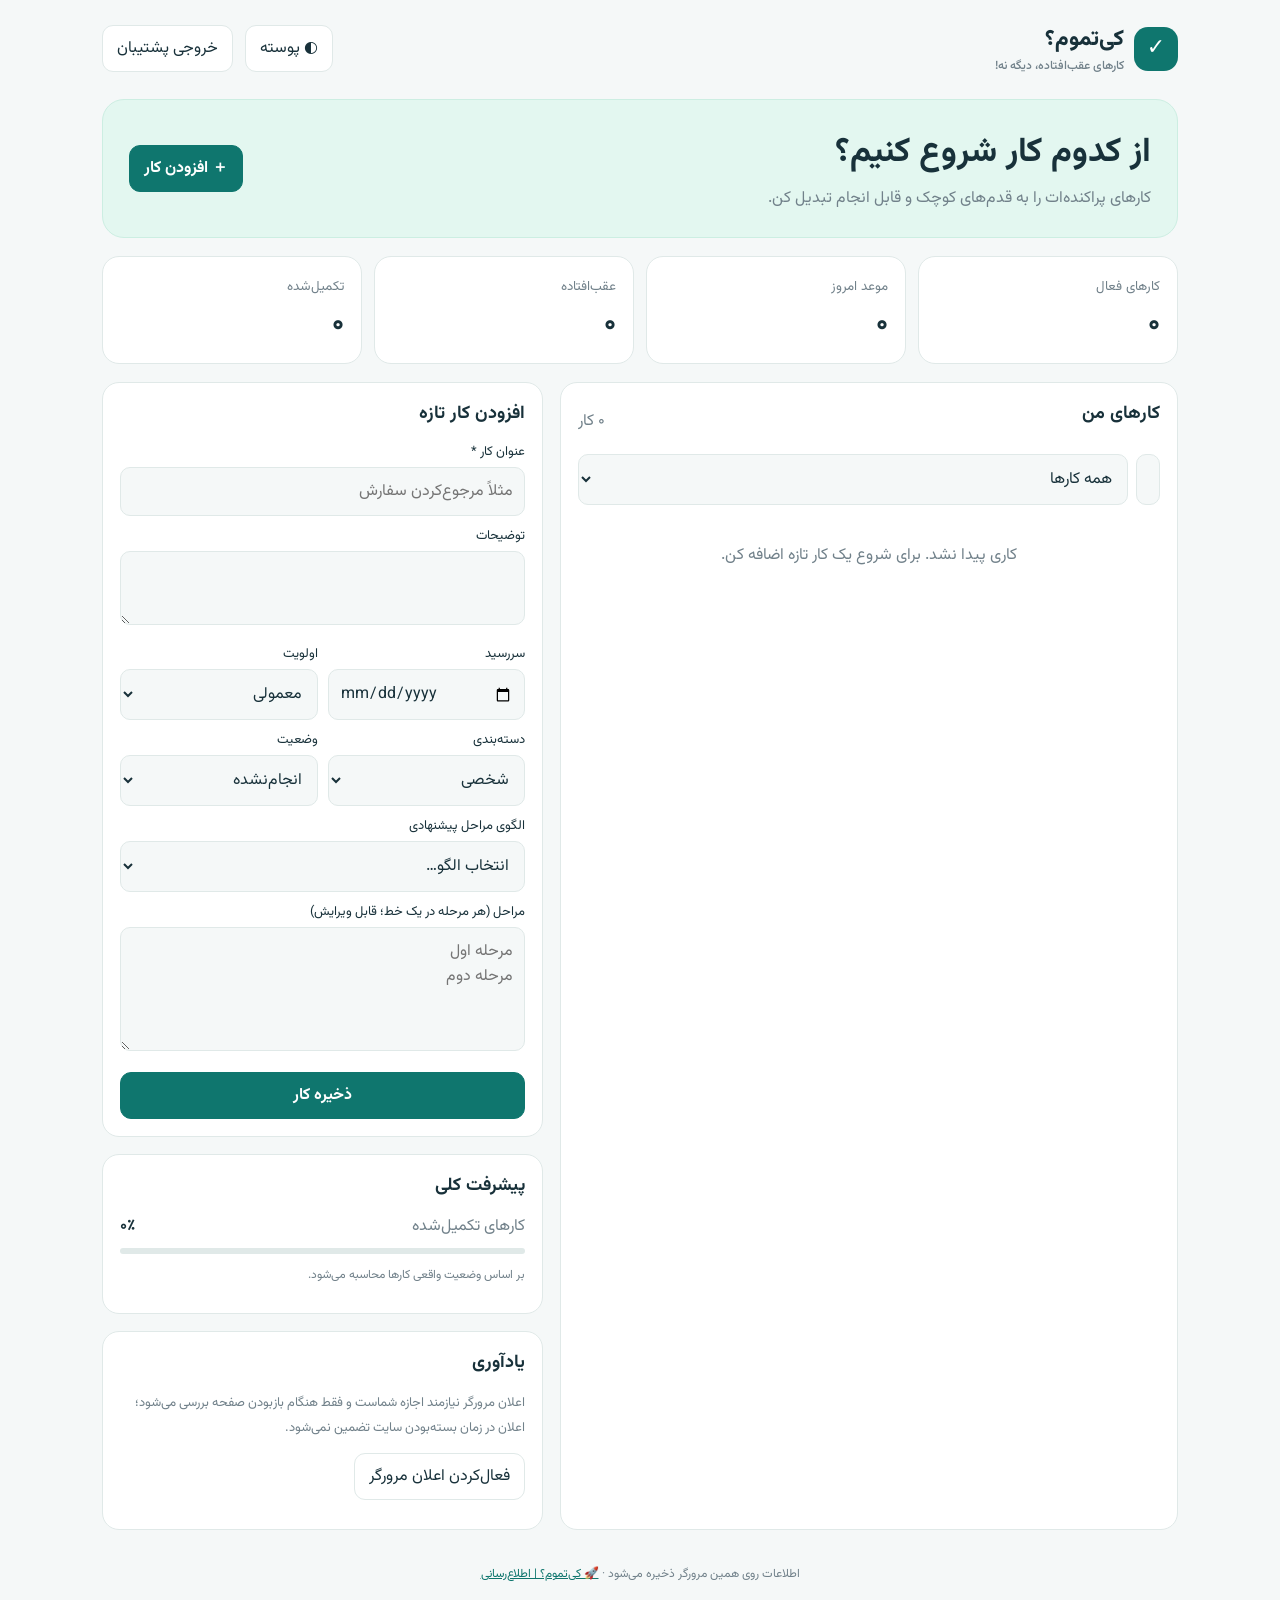
==== index.html @ 6928c4a8 "Add functional Persian Key Tamoom task manager" ====
<!doctype html><html lang="fa" dir="rtl"><head><meta charset="utf-8"><meta name="viewport" content="width=device-width,initial-scale=1"><meta name="theme-color" content="#0f766e"><meta name="description" content="کی‌تموم؟ کارهای عقب‌افتاده، دیگه نه!"><title>کی‌تموم؟ | مدیریت کارها</title><link rel="preconnect" href="https://fonts.googleapis.com"><link href="https://fonts.googleapis.com/css2?family=Vazirmatn:wght@400;500;600;700;800&display=swap" rel="stylesheet"><style>
:root{--bg:#f5f8f8;--card:#fff;--text:#18313a;--muted:#71818a;--line:#e0e9e8;--primary:#0f766e;--soft:#def6ee;--warn:#fff0d2;--bad:#fde8e7}*{box-sizing:border-box}body{margin:0;background:var(--bg);color:var(--text);font-family:Vazirmatn,system-ui,sans-serif}body.dark{--bg:#101a20;--card:#19272e;--text:#e8f1f3;--muted:#a3b3ba;--line:#304149;--soft:#173e39;--warn:#49391c;--bad:#482b2b}button,input,textarea,select{font:inherit}button{cursor:pointer}.wrap{max-width:1120px;margin:auto;padding:22px}.top,.row{display:flex;align-items:center;justify-content:space-between;gap:12px}.top{margin-bottom:24px}.brand{font-size:22px;font-weight:800;display:flex;align-items:center;gap:10px}.logo{background:var(--primary);color:white;border-radius:14px;width:44px;height:44px;display:grid;place-items:center}.muted{color:var(--muted)}.btn{border:1px solid var(--line);border-radius:11px;padding:10px 14px;background:var(--card);color:var(--text)}.primary{background:var(--primary);color:white;border-color:var(--primary);font-weight:700}.hero{padding:26px;border-radius:22px;background:#e3f7f0;border:1px solid #cceee2;display:flex;justify-content:space-between;align-items:center;gap:15px;margin-bottom:18px}.dark .hero{background:#193b36;border-color:var(--line)}h1{font-size:clamp(24px,4vw,34px);margin:0 0 7px}h2{font-size:18px;margin:0 0 14px}.hero p{margin:0;color:var(--muted)}.stats{display:grid;grid-template-columns:repeat(4,1fr);gap:12px;margin-bottom:18px}.stat,.panel,.task{background:var(--card);border:1px solid var(--line);border-radius:17px;padding:17px}.stat small{color:var(--muted)}.num{font-size:27px;font-weight:800;margin-top:4px}.layout{display:grid;grid-template-columns:1.4fr 1fr;gap:17px}.panel{margin-bottom:17px}.field{width:100%;background:var(--bg);color:var(--text);border:1px solid var(--line);border-radius:10px;padding:11px;outline-color:var(--primary)}label{font-size:13px;display:block;margin:0 0 5px}.form{display:grid;grid-template-columns:1fr 1fr;gap:10px}.wide{grid-column:1/-1}.tools{display:flex;gap:8px;margin:12px 0}.tools input{flex:1;min-width:0}.task{padding:14px;margin-top:10px}.tasktitle{font-weight:700;overflow-wrap:anywhere}.task.done .tasktitle{text-decoration:line-through;color:var(--muted)}.pill{display:inline-block;background:var(--soft);color:var(--primary);border-radius:20px;padding:3px 9px;font-size:12px;margin:7px 4px 0 0}.warn{background:var(--warn);color:#986600}.bad{background:var(--bad);color:#b42318}.meta{font-size:12px;color:var(--muted);margin-top:7px}.steps{padding-right:20px}.steps li{margin:6px 0}.actions{display:flex;gap:6px;flex-wrap:wrap;margin-top:12px}.actions button{font-size:12px;padding:6px 9px}.progress{height:6px;background:var(--line);border-radius:8px;overflow:hidden;margin-top:9px}.progress span{height:100%;display:block;background:var(--primary)}.empty{text-align:center;color:var(--muted);padding:26px}.notice{display:none;padding:10px;background:var(--soft);color:var(--primary);border-radius:10px;margin-bottom:10px}.footer{text-align:center;font-size:12px;color:var(--muted);padding:18px} @media(max-width:760px){.wrap{padding:13px}.hero{align-items:flex-start;flex-direction:column;padding:20px}.stats{grid-template-columns:repeat(2,1fr);gap:8px}.layout{grid-template-columns:1fr}.form{grid-template-columns:1fr}.wide{grid-column:auto}.panel,.stat{padding:13px}.brand{font-size:19px}.tools{flex-direction:column}} 
</style></head><body><div class="wrap"><header class="top"><div class="brand"><div class="logo">✓</div><div>کی‌تموم؟<div class="muted" style="font-size:12px;font-weight:500">کارهای عقب‌افتاده، دیگه نه!</div></div></div><div class="row"><button class="btn" id="theme">◐ پوسته</button><button class="btn" id="backup">خروجی پشتیبان</button></div></header>
<section class="hero"><div><h1>از کدوم کار شروع کنیم؟</h1><p>کارهای پراکنده‌ات را به قدم‌های کوچک و قابل انجام تبدیل کن.</p></div><button class="btn primary" id="focus">＋ افزودن کار</button></section>
<section class="stats"><div class="stat"><small>کارهای فعال</small><div class="num" id="active">۰</div></div><div class="stat"><small>موعد امروز</small><div class="num" id="today">۰</div></div><div class="stat"><small>عقب‌افتاده</small><div class="num" id="late">۰</div></div><div class="stat"><small>تکمیل‌شده</small><div class="num" id="done">۰</div></div></section>
<div class="layout"><main class="panel"><div class="row"><h2>کارهای من</h2><span id="count" class="muted">۰ کار</span></div><div class="tools"><input class="field" id="search" placeholder="جست‌وجو در عنوان و توضیحات"><select class="field" id="filter"><option value="all">همه کارها</option><option value="today">امروز</option><option value="week">این هفته</option><option value="late">عقب‌افتاده</option><option value="high">اولویت بالا</option><option value="doing">در حال انجام</option><option value="waiting">منتظر پاسخ</option><option value="done">تکمیل‌شده</option></select></div><div id="list"></div></main>
<aside><section class="panel" id="formpanel"><h2 id="formtitle">افزودن کار تازه</h2><div id="notice" class="notice" role="status"></div><form id="form"><input type="hidden" id="id"><div class="form"><div class="wide"><label for="title">عنوان کار *</label><input class="field" id="title" required maxlength="160" placeholder="مثلاً مرجوع‌کردن سفارش"></div><div class="wide"><label for="desc">توضیحات</label><textarea class="field" id="desc" rows="2" maxlength="2000"></textarea></div><div><label for="due">سررسید</label><input class="field" type="date" id="due"></div><div><label for="priority">اولویت</label><select class="field" id="priority"><option value="medium">معمولی</option><option value="high">بالا</option><option value="low">کم</option></select></div><div><label for="category">دسته‌بندی</label><select class="field" id="category"><option>شخصی</option><option>کاری</option><option>خرید</option><option>اداری</option><option>مالی</option><option>سلامتی</option></select></div><div><label for="status">وضعیت</label><select class="field" id="status"><option value="todo">انجام‌نشده</option><option value="doing">در حال انجام</option><option value="waiting">منتظر پاسخ</option><option value="done">تکمیل‌شده</option><option value="cancelled">لغوشده</option></select></div><div class="wide"><label for="template">الگوی مراحل پیشنهادی</label><select class="field" id="template"><option value="">انتخاب الگو…</option><option value="return">مرجوع‌کردن سفارش</option><option value="bill">پرداخت قبض</option><option value="document">تمدید مدارک</option><option value="support">پیگیری پشتیبانی</option><option value="repair">تعمیر وسیله</option><option value="register">ثبت‌نام و مدارک</option><option value="personal">کار شخصی</option></select></div><div class="wide"><label for="steps">مراحل (هر مرحله در یک خط؛ قابل ویرایش)</label><textarea class="field" id="steps" rows="4" placeholder="مرحله اول&#10;مرحله دوم"></textarea></div></div><button class="btn primary" style="width:100%;margin-top:12px" id="save">ذخیره کار</button><button class="btn" type="button" id="cancel" style="width:100%;margin-top:7px;display:none">لغو ویرایش</button></form></section>
<section class="panel"><h2>پیشرفت کلی</h2><div class="row"><span class="muted">کارهای تکمیل‌شده</span><strong id="pct">۰٪</strong></div><div class="progress"><span id="bar" style="width:0"></span></div><p class="muted" style="font-size:12px">بر اساس وضعیت واقعی کارها محاسبه می‌شود.</p></section><section class="panel"><h2>یادآوری</h2><p class="muted" style="font-size:13px;line-height:1.9">اعلان مرورگر نیازمند اجازه شماست و فقط هنگام بازبودن صفحه بررسی می‌شود؛ اعلان در زمان بسته‌بودن سایت تضمین نمی‌شود.</p><button class="btn" id="notify">فعال‌کردن اعلان مرورگر</button><p id="notifymsg" class="muted" style="font-size:12px"></p></section></aside></div>
<footer class="footer">اطلاعات روی همین مرورگر ذخیره می‌شود · <a href="https://ble.ir/key_tamoom" target="_blank" rel="noopener noreferrer" style="color:var(--primary)">🚀 کی‌تموم؟ | اطلاع‌رسانی</a></footer></div>
<script>(()=>{'use strict';const $=x=>document.getElementById(x),KEY='key-tamoom-v1';let tasks=[];try{const a=JSON.parse(localStorage.getItem(KEY)||'[]');if(Array.isArray(a))tasks=a}catch{}const templates={return:['پیدا کردن سفارش و بررسی شرایط مرجوعی','آماده‌کردن بسته و مدارک موردنیاز','انتخاب روش تحویل یا ارسال','ثبت کد پیگیری و تأیید نهایی'],bill:['بررسی مبلغ و مهلت پرداخت','انتخاب روش پرداخت','پرداخت قبض','ذخیره رسید پرداخت'],document:['بررسی مدارک و شرایط تمدید','جمع‌آوری مدارک لازم','ثبت درخواست یا رزرو نوبت','پیگیری نتیجه و دریافت مدرک'],support:['پیدا کردن شماره پیگیری','بررسی آخرین پاسخ پشتیبانی','ارسال پیگیری از کانال رسمی','ثبت نتیجه و تاریخ پیگیری بعدی'],repair:['بررسی مشکل وسیله','پیداکردن تعمیرکار مناسب','هماهنگی هزینه و زمان','بررسی وسیله پس از تعمیر'],register:['بررسی شرایط و مهلت','آماده‌کردن مدارک','تکمیل و ارسال فرم','ذخیره رسید یا کد پیگیری'],personal:['مشخص‌کردن اولین قدم کوچک','آماده‌کردن وسایل لازم','انجام کار اصلی','بررسی نتیجه']};const today=()=>{const d=new Date();return d.getFullYear()+'-'+String(d.getMonth()+1).padStart(2,'0')+'-'+String(d.getDate()).padStart(2,'0')};const fa=n=>new Intl.NumberFormat('fa-IR').format(n);const esc=s=>String(s??'').replace(/[&<>"']/g,c=>({'&':'&amp;','<':'&lt;','>':'&gt;','"':'&quot;',"'":'&#39;'}[c]));const late=t=>t.due&&t.due<today()&&!['done','cancelled'].includes(t.status);function save(){try{localStorage.setItem(KEY,JSON.stringify(tasks));return true}catch{alert('ذخیره انجام نشد؛ فضای مرورگر را بررسی کن.');return false}}function notice(s){$('notice').textContent=s;$('notice').style.display='block';setTimeout(()=>$('notice').style.display='none',2800)}function reset(){$('form').reset();$('id').value='';$('formtitle').textContent='افزودن کار تازه';$('save').textContent='ذخیره کار';$('cancel').style.display='none'}$('template').onchange=()=>{$('steps').value=(templates[$('template').value]||[]).join('\n')};$('form').onsubmit=e=>{e.preventDefault();const title=$('title').value.trim();if(!title)return;const id=$('id').value,old=tasks.find(t=>t.id===id),stepText=$('steps').value.split('\n').map(s=>s.trim()).filter(Boolean);const item={id:id||((crypto.randomUUID&&crypto.randomUUID())||String(Date.now())),title,description:$('desc').value.trim(),due:$('due').value,priority:$('priority').value,category:$('category').value,status:$('status').value,steps:stepText.map((text,i)=>{const prev=old&&old.steps.find(s=>s.text===text);return{id:prev?prev.id:String(Date.now())+'-'+i,text,done:!!(prev&&prev.done)}}),createdAt:old?old.createdAt:new Date().toISOString()};tasks=old?tasks.map(t=>t.id===id?item:t):[item,...tasks];if(save()){reset();render();notice(old?'تغییرات ذخیره شد.':'کار ذخیره شد.')}};$('cancel').onclick=reset;$('focus').onclick=()=>{$('title').focus();$('formpanel').scrollIntoView({behavior:'smooth'})};function edit(id){const t=tasks.find(x=>x.id===id);if(!t)return;['title','desc','due','priority','category','status'].forEach((k,i)=>$(k).value=[t.title,t.description,t.due,t.priority,t.category,t.status][i]??'');$('id').value=id;$('steps').value=(t.steps||[]).map(s=>s.text).join('\n');$('formtitle').textContent='ویرایش کار';$('save').textContent='ذخیره تغییرات';$('cancel').style.display='block';$('formpanel').scrollIntoView({behavior:'smooth'})}function remove(id){const t=tasks.find(x=>x.id===id);if(t&&confirm('کار «'+t.title+'» حذف شود؟')){tasks=tasks.filter(x=>x.id!==id);save();render()}}function getFiltered(){const q=$('search').value.trim().toLocaleLowerCase('fa'),f=$('filter').value;return tasks.filter(t=>{if(q&&!(t.title+' '+t.description).toLocaleLowerCase('fa').includes(q))return false;switch(f){case'today':return t.due===today()&&!['done','cancelled'].includes(t.status);case'week':{const d=new Date();d.setDate(d.getDate()+7);return t.due>=today()&&t.due<=d.toISOString().slice(0,10)&&!['done','cancelled'].includes(t.status)}case'late':return late(t);case'high':return t.priority==='high'&&!['done','cancelled'].includes(t.status);case'doing':return t.status==='doing';case'waiting':return t.status==='waiting';case'done':return t.status==='done';default:return true}}).sort((a,b)=>(a.due||'9999').localeCompare(b.due||'9999'))}function render(){const list=getFiltered();$('count').textContent=fa(list.length)+' کار';$('list').innerHTML=list.length?list.map(t=>{const total=(t.steps||[]).length,done=(t.steps||[]).filter(s=>s.done).length,pct=total?Math.round(done/total*100):(t.status==='done'?100:0);return '<article class="task '+(t.status==='done'?'done':'')+'"><div class="row" style="justify-content:flex-start;align-items:flex-start"><input type="checkbox" data-act="complete" data-id="'+esc(t.id)+'" '+(t.status==='done'?'checked':'')+' aria-label="تکمیل کار"><div style="flex:1;min-width:0"><div class="tasktitle">'+esc(t.title)+'</div><div class="meta">'+esc(t.description||'بدون توضیحات')+'</div><span class="pill '+(late(t)?'bad':t.due===today()?'warn':'')+'">'+(late(t)?'عقب‌افتاده':({todo:'انجام‌نشده',doing:'در حال انجام',waiting:'منتظر پاسخ',done:'تکمیل‌شده',cancelled:'لغوشده'}[t.status]||'انجام‌نشده'))+'</span><span class="pill">'+esc(t.category)+'</span><span class="pill '+(t.priority==='high'?'warn':'')+'">اولویت '+({high:'بالا',medium:'معمولی',low:'کم'}[t.priority])+'</span>'+(t.due?'<div class="meta">سررسید: '+esc(t.due)+'</div>':'')+(total?'<div class="progress"><span style="width:'+pct+'%"></span></div><div class="meta">'+fa(done)+' از '+fa(total)+' مرحله</div><ul class="steps">'+t.steps.map(s=>'<li><label><input type="checkbox" data-act="step" data-id="'+esc(t.id)+'" data-step="'+esc(s.id)+'" '+(s.done?'checked':'')+'> <span style="'+(s.done?'text-decoration:line-through;color:var(--muted)':'')+'">'+esc(s.text)+'</span></label></li>').join('')+'</ul>':'')+'</div></div><div class="actions"><button class="btn" data-act="edit" data-id="'+esc(t.id)+'">ویرایش</button><button class="btn" data-act="wait" data-id="'+esc(t.id)+'">'+(t.status==='waiting'?'ادامه کار':'منتظر پاسخ')+'</button><button class="btn" data-act="snooze" data-id="'+esc(t.id)+'">تعویق یک‌روزه</button><button class="btn" data-act="delete" data-id="'+esc(t.id)+'">حذف</button></div></article>'}).join(''):'<div class="empty">کاری پیدا نشد. برای شروع یک کار تازه اضافه کن.</div>';const active=tasks.filter(t=>!['done','cancelled'].includes(t.status));$('active').textContent=fa(active.length);$('today').textContent=fa(active.filter(t=>t.due===today()).length);$('late').textContent=fa(active.filter(late).length);$('done').textContent=fa(tasks.filter(t=>t.status==='done').length);const pct=tasks.length?Math.round(tasks.filter(t=>t.status==='done').length/tasks.length*100):0;$('pct').textContent=fa(pct)+'٪';$('bar').style.width=pct+'%'}$('list').addEventListener('click',e=>{const b=e.target.closest('[data-act]');if(!b)return;const t=tasks.find(x=>x.id===b.dataset.id);if(!t)return;switch(b.dataset.act){case'edit':edit(t.id);break;case'delete':remove(t.id);break;case'wait':t.status=t.status==='waiting'?'doing':'waiting';save();render();break;case'snooze':{const d=new Date((t.due||today())+'T12:00:00');d.setDate(d.getDate()+1);t.due=d.getFullYear()+'-'+String(d.getMonth()+1).padStart(2,'0')+'-'+String(d.getDate()).padStart(2,'0');save();render();break}}});$('list').addEventListener('change',e=>{const el=e.target,t=tasks.find(x=>x.id===el.dataset.id);if(!t)return;if(el.dataset.act==='complete')t.status=el.checked?'done':'todo';if(el.dataset.act==='step'){const s=t.steps.find(x=>x.id===el.dataset.step);if(s)s.done=el.checked}save();render()});$('search').oninput=render;$('filter').onchange=render;$('theme').onclick=()=>{document.body.classList.toggle('dark');localStorage.setItem('key-tamoom-theme',document.body.classList.contains('dark')?'dark':'light')};if(localStorage.getItem('key-tamoom-theme')==='dark')document.body.classList.add('dark');$('backup').onclick=()=>{const a=document.createElement('a'),u=URL.createObjectURL(new Blob([JSON.stringify({version:1,tasks},null,2)],{type:'application/json'}));a.href=u;a.download='key-tamoom-backup.json';a.click();setTimeout(()=>URL.revokeObjectURL(u),1000)};$('notify').onclick=async()=>{if(!('Notification'in window)){$('notifymsg').textContent='مرورگر از اعلان پشتیبانی نمی‌کند.';return}const p=await Notification.requestPermission();$('notifymsg').textContent=p==='granted'?'اجازه اعلان فعال شد؛ موعدها هنگام بازبودن صفحه بررسی می‌شوند.':'اجازه اعلان داده نشد.';if(p==='granted')new Notification('کی‌تموم؟',{body:'اعلان مرورگر فعال شد.'})};function checkDue(){if(!('Notification'in window)||Notification.permission!=='granted')return;tasks.filter(t=>t.due===today()&&!['done','cancelled'].includes(t.status)).forEach(t=>{const k='kt-notified-'+today()+'-'+t.id;if(!sessionStorage.getItem(k)){new Notification('موعد کار در کی‌تموم؟',{body:t.title});sessionStorage.setItem(k,'1')}})}render();checkDue()})();</script></body></html>
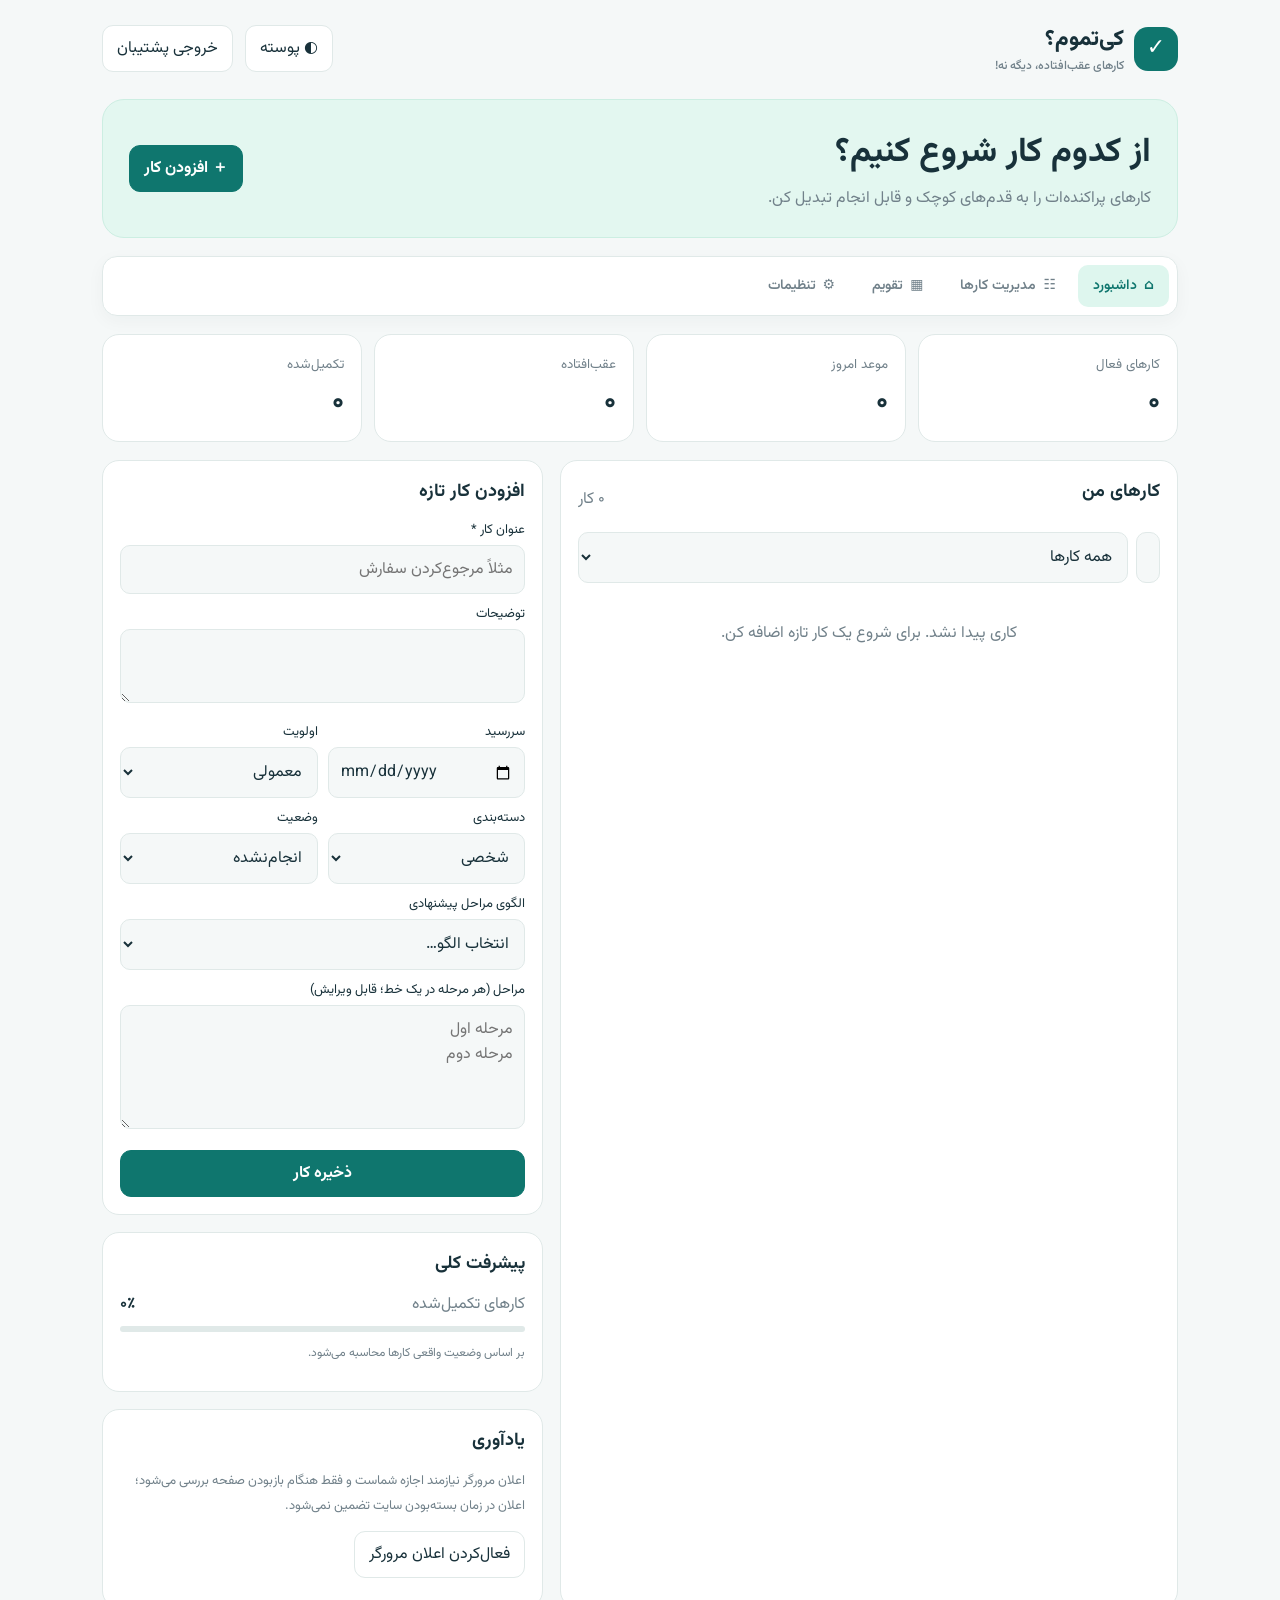
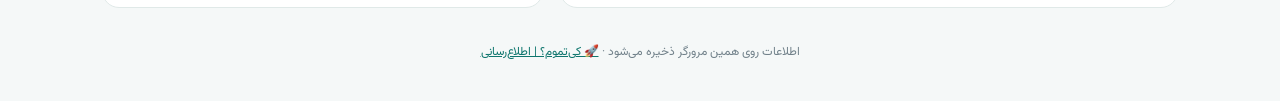
==== commit ed052028: "Add toolbar and link external assets" ====
--- a/index.html
+++ b/index.html
@@ -1,10 +1,8 @@
-<!doctype html><html lang="fa" dir="rtl"><head><meta charset="utf-8"><meta name="viewport" content="width=device-width,initial-scale=1"><meta name="theme-color" content="#0f766e"><meta name="description" content="کی‌تموم؟ کارهای عقب‌افتاده، دیگه نه!"><title>کی‌تموم؟ | مدیریت کارها</title><link rel="preconnect" href="https://fonts.googleapis.com"><link href="https://fonts.googleapis.com/css2?family=Vazirmatn:wght@400;500;600;700;800&display=swap" rel="stylesheet"><style>
-:root{--bg:#f5f8f8;--card:#fff;--text:#18313a;--muted:#71818a;--line:#e0e9e8;--primary:#0f766e;--soft:#def6ee;--warn:#fff0d2;--bad:#fde8e7}*{box-sizing:border-box}body{margin:0;background:var(--bg);color:var(--text);font-family:Vazirmatn,system-ui,sans-serif}body.dark{--bg:#101a20;--card:#19272e;--text:#e8f1f3;--muted:#a3b3ba;--line:#304149;--soft:#173e39;--warn:#49391c;--bad:#482b2b}button,input,textarea,select{font:inherit}button{cursor:pointer}.wrap{max-width:1120px;margin:auto;padding:22px}.top,.row{display:flex;align-items:center;justify-content:space-between;gap:12px}.top{margin-bottom:24px}.brand{font-size:22px;font-weight:800;display:flex;align-items:center;gap:10px}.logo{background:var(--primary);color:white;border-radius:14px;width:44px;height:44px;display:grid;place-items:center}.muted{color:var(--muted)}.btn{border:1px solid var(--line);border-radius:11px;padding:10px 14px;background:var(--card);color:var(--text)}.primary{background:var(--primary);color:white;border-color:var(--primary);font-weight:700}.hero{padding:26px;border-radius:22px;background:#e3f7f0;border:1px solid #cceee2;display:flex;justify-content:space-between;align-items:center;gap:15px;margin-bottom:18px}.dark .hero{background:#193b36;border-color:var(--line)}h1{font-size:clamp(24px,4vw,34px);margin:0 0 7px}h2{font-size:18px;margin:0 0 14px}.hero p{margin:0;color:var(--muted)}.stats{display:grid;grid-template-columns:repeat(4,1fr);gap:12px;margin-bottom:18px}.stat,.panel,.task{background:var(--card);border:1px solid var(--line);border-radius:17px;padding:17px}.stat small{color:var(--muted)}.num{font-size:27px;font-weight:800;margin-top:4px}.layout{display:grid;grid-template-columns:1.4fr 1fr;gap:17px}.panel{margin-bottom:17px}.field{width:100%;background:var(--bg);color:var(--text);border:1px solid var(--line);border-radius:10px;padding:11px;outline-color:var(--primary)}label{font-size:13px;display:block;margin:0 0 5px}.form{display:grid;grid-template-columns:1fr 1fr;gap:10px}.wide{grid-column:1/-1}.tools{display:flex;gap:8px;margin:12px 0}.tools input{flex:1;min-width:0}.task{padding:14px;margin-top:10px}.tasktitle{font-weight:700;overflow-wrap:anywhere}.task.done .tasktitle{text-decoration:line-through;color:var(--muted)}.pill{display:inline-block;background:var(--soft);color:var(--primary);border-radius:20px;padding:3px 9px;font-size:12px;margin:7px 4px 0 0}.warn{background:var(--warn);color:#986600}.bad{background:var(--bad);color:#b42318}.meta{font-size:12px;color:var(--muted);margin-top:7px}.steps{padding-right:20px}.steps li{margin:6px 0}.actions{display:flex;gap:6px;flex-wrap:wrap;margin-top:12px}.actions button{font-size:12px;padding:6px 9px}.progress{height:6px;background:var(--line);border-radius:8px;overflow:hidden;margin-top:9px}.progress span{height:100%;display:block;background:var(--primary)}.empty{text-align:center;color:var(--muted);padding:26px}.notice{display:none;padding:10px;background:var(--soft);color:var(--primary);border-radius:10px;margin-bottom:10px}.footer{text-align:center;font-size:12px;color:var(--muted);padding:18px} @media(max-width:760px){.wrap{padding:13px}.hero{align-items:flex-start;flex-direction:column;padding:20px}.stats{grid-template-columns:repeat(2,1fr);gap:8px}.layout{grid-template-columns:1fr}.form{grid-template-columns:1fr}.wide{grid-column:auto}.panel,.stat{padding:13px}.brand{font-size:19px}.tools{flex-direction:column}} 
-</style></head><body><div class="wrap"><header class="top"><div class="brand"><div class="logo">✓</div><div>کی‌تموم؟<div class="muted" style="font-size:12px;font-weight:500">کارهای عقب‌افتاده، دیگه نه!</div></div></div><div class="row"><button class="btn" id="theme">◐ پوسته</button><button class="btn" id="backup">خروجی پشتیبان</button></div></header>
+<!doctype html><html lang="fa" dir="rtl"><head><meta charset="utf-8"><meta name="viewport" content="width=device-width,initial-scale=1"><meta name="theme-color" content="#0f766e"><meta name="description" content="کی‌تموم؟ کارهای عقب‌افتاده، دیگه نه!"><title>کی‌تموم؟ | مدیریت کارها</title><link rel="preconnect" href="https://fonts.googleapis.com"><link href="https://fonts.googleapis.com/css2?family=Vazirmatn:wght@400;500;600;700;800&display=swap" rel="stylesheet"><link rel="stylesheet" href="css/styles.css"><link rel="stylesheet" href="css/responsive.css"></head><body><div class="wrap"><header class="top"><div class="brand"><div class="logo">✓</div><div>کی‌تموم؟<div class="muted" style="font-size:12px;font-weight:500">کارهای عقب‌افتاده، دیگه نه!</div></div></div><div class="row"><button class="btn" id="theme">◐ پوسته</button><button class="btn" id="backup">خروجی پشتیبان</button></div></header>
 <section class="hero"><div><h1>از کدوم کار شروع کنیم؟</h1><p>کارهای پراکنده‌ات را به قدم‌های کوچک و قابل انجام تبدیل کن.</p></div><button class="btn primary" id="focus">＋ افزودن کار</button></section>
-<section class="stats"><div class="stat"><small>کارهای فعال</small><div class="num" id="active">۰</div></div><div class="stat"><small>موعد امروز</small><div class="num" id="today">۰</div></div><div class="stat"><small>عقب‌افتاده</small><div class="num" id="late">۰</div></div><div class="stat"><small>تکمیل‌شده</small><div class="num" id="done">۰</div></div></section>
-<div class="layout"><main class="panel"><div class="row"><h2>کارهای من</h2><span id="count" class="muted">۰ کار</span></div><div class="tools"><input class="field" id="search" placeholder="جست‌وجو در عنوان و توضیحات"><select class="field" id="filter"><option value="all">همه کارها</option><option value="today">امروز</option><option value="week">این هفته</option><option value="late">عقب‌افتاده</option><option value="high">اولویت بالا</option><option value="doing">در حال انجام</option><option value="waiting">منتظر پاسخ</option><option value="done">تکمیل‌شده</option></select></div><div id="list"></div></main>
+<nav class="toolbar" aria-label="نوار ابزار اصلی"><a class="tool-link active" href="index.html">⌂ <span>داشبورد</span></a><a class="tool-link" href="#tasks">☷ <span>مدیریت کارها</span></a><a class="tool-link" href="calendar.html">▦ <span>تقویم</span></a><a class="tool-link" href="settings.html">⚙ <span>تنظیمات</span></a></nav><section class="stats" id="dashboard"><div class="stat"><small>کارهای فعال</small><div class="num" id="active">۰</div></div><div class="stat"><small>موعد امروز</small><div class="num" id="today">۰</div></div><div class="stat"><small>عقب‌افتاده</small><div class="num" id="late">۰</div></div><div class="stat"><small>تکمیل‌شده</small><div class="num" id="done">۰</div></div></section>
+<div class="layout"><main class="panel" id="tasks"><div class="row"><h2>کارهای من</h2><span id="count" class="muted">۰ کار</span></div><div class="tools"><input class="field" id="search" placeholder="جست‌وجو در عنوان و توضیحات"><select class="field" id="filter"><option value="all">همه کارها</option><option value="today">امروز</option><option value="week">این هفته</option><option value="late">عقب‌افتاده</option><option value="high">اولویت بالا</option><option value="doing">در حال انجام</option><option value="waiting">منتظر پاسخ</option><option value="done">تکمیل‌شده</option></select></div><div id="list"></div></main>
 <aside><section class="panel" id="formpanel"><h2 id="formtitle">افزودن کار تازه</h2><div id="notice" class="notice" role="status"></div><form id="form"><input type="hidden" id="id"><div class="form"><div class="wide"><label for="title">عنوان کار *</label><input class="field" id="title" required maxlength="160" placeholder="مثلاً مرجوع‌کردن سفارش"></div><div class="wide"><label for="desc">توضیحات</label><textarea class="field" id="desc" rows="2" maxlength="2000"></textarea></div><div><label for="due">سررسید</label><input class="field" type="date" id="due"></div><div><label for="priority">اولویت</label><select class="field" id="priority"><option value="medium">معمولی</option><option value="high">بالا</option><option value="low">کم</option></select></div><div><label for="category">دسته‌بندی</label><select class="field" id="category"><option>شخصی</option><option>کاری</option><option>خرید</option><option>اداری</option><option>مالی</option><option>سلامتی</option></select></div><div><label for="status">وضعیت</label><select class="field" id="status"><option value="todo">انجام‌نشده</option><option value="doing">در حال انجام</option><option value="waiting">منتظر پاسخ</option><option value="done">تکمیل‌شده</option><option value="cancelled">لغوشده</option></select></div><div class="wide"><label for="template">الگوی مراحل پیشنهادی</label><select class="field" id="template"><option value="">انتخاب الگو…</option><option value="return">مرجوع‌کردن سفارش</option><option value="bill">پرداخت قبض</option><option value="document">تمدید مدارک</option><option value="support">پیگیری پشتیبانی</option><option value="repair">تعمیر وسیله</option><option value="register">ثبت‌نام و مدارک</option><option value="personal">کار شخصی</option></select></div><div class="wide"><label for="steps">مراحل (هر مرحله در یک خط؛ قابل ویرایش)</label><textarea class="field" id="steps" rows="4" placeholder="مرحله اول&#10;مرحله دوم"></textarea></div></div><button class="btn primary" style="width:100%;margin-top:12px" id="save">ذخیره کار</button><button class="btn" type="button" id="cancel" style="width:100%;margin-top:7px;display:none">لغو ویرایش</button></form></section>
 <section class="panel"><h2>پیشرفت کلی</h2><div class="row"><span class="muted">کارهای تکمیل‌شده</span><strong id="pct">۰٪</strong></div><div class="progress"><span id="bar" style="width:0"></span></div><p class="muted" style="font-size:12px">بر اساس وضعیت واقعی کارها محاسبه می‌شود.</p></section><section class="panel"><h2>یادآوری</h2><p class="muted" style="font-size:13px;line-height:1.9">اعلان مرورگر نیازمند اجازه شماست و فقط هنگام بازبودن صفحه بررسی می‌شود؛ اعلان در زمان بسته‌بودن سایت تضمین نمی‌شود.</p><button class="btn" id="notify">فعال‌کردن اعلان مرورگر</button><p id="notifymsg" class="muted" style="font-size:12px"></p></section></aside></div>
 <footer class="footer">اطلاعات روی همین مرورگر ذخیره می‌شود · <a href="https://ble.ir/key_tamoom" target="_blank" rel="noopener noreferrer" style="color:var(--primary)">🚀 کی‌تموم؟ | اطلاع‌رسانی</a></footer></div>
-<script>(()=>{'use strict';const $=x=>document.getElementById(x),KEY='key-tamoom-v1';let tasks=[];try{const a=JSON.parse(localStorage.getItem(KEY)||'[]');if(Array.isArray(a))tasks=a}catch{}const templates={return:['پیدا کردن سفارش و بررسی شرایط مرجوعی','آماده‌کردن بسته و مدارک موردنیاز','انتخاب روش تحویل یا ارسال','ثبت کد پیگیری و تأیید نهایی'],bill:['بررسی مبلغ و مهلت پرداخت','انتخاب روش پرداخت','پرداخت قبض','ذخیره رسید پرداخت'],document:['بررسی مدارک و شرایط تمدید','جمع‌آوری مدارک لازم','ثبت درخواست یا رزرو نوبت','پیگیری نتیجه و دریافت مدرک'],support:['پیدا کردن شماره پیگیری','بررسی آخرین پاسخ پشتیبانی','ارسال پیگیری از کانال رسمی','ثبت نتیجه و تاریخ پیگیری بعدی'],repair:['بررسی مشکل وسیله','پیداکردن تعمیرکار مناسب','هماهنگی هزینه و زمان','بررسی وسیله پس از تعمیر'],register:['بررسی شرایط و مهلت','آماده‌کردن مدارک','تکمیل و ارسال فرم','ذخیره رسید یا کد پیگیری'],personal:['مشخص‌کردن اولین قدم کوچک','آماده‌کردن وسایل لازم','انجام کار اصلی','بررسی نتیجه']};const today=()=>{const d=new Date();return d.getFullYear()+'-'+String(d.getMonth()+1).padStart(2,'0')+'-'+String(d.getDate()).padStart(2,'0')};const fa=n=>new Intl.NumberFormat('fa-IR').format(n);const esc=s=>String(s??'').replace(/[&<>"']/g,c=>({'&':'&amp;','<':'&lt;','>':'&gt;','"':'&quot;',"'":'&#39;'}[c]));const late=t=>t.due&&t.due<today()&&!['done','cancelled'].includes(t.status);function save(){try{localStorage.setItem(KEY,JSON.stringify(tasks));return true}catch{alert('ذخیره انجام نشد؛ فضای مرورگر را بررسی کن.');return false}}function notice(s){$('notice').textContent=s;$('notice').style.display='block';setTimeout(()=>$('notice').style.display='none',2800)}function reset(){$('form').reset();$('id').value='';$('formtitle').textContent='افزودن کار تازه';$('save').textContent='ذخیره کار';$('cancel').style.display='none'}$('template').onchange=()=>{$('steps').value=(templates[$('template').value]||[]).join('\n')};$('form').onsubmit=e=>{e.preventDefault();const title=$('title').value.trim();if(!title)return;const id=$('id').value,old=tasks.find(t=>t.id===id),stepText=$('steps').value.split('\n').map(s=>s.trim()).filter(Boolean);const item={id:id||((crypto.randomUUID&&crypto.randomUUID())||String(Date.now())),title,description:$('desc').value.trim(),due:$('due').value,priority:$('priority').value,category:$('category').value,status:$('status').value,steps:stepText.map((text,i)=>{const prev=old&&old.steps.find(s=>s.text===text);return{id:prev?prev.id:String(Date.now())+'-'+i,text,done:!!(prev&&prev.done)}}),createdAt:old?old.createdAt:new Date().toISOString()};tasks=old?tasks.map(t=>t.id===id?item:t):[item,...tasks];if(save()){reset();render();notice(old?'تغییرات ذخیره شد.':'کار ذخیره شد.')}};$('cancel').onclick=reset;$('focus').onclick=()=>{$('title').focus();$('formpanel').scrollIntoView({behavior:'smooth'})};function edit(id){const t=tasks.find(x=>x.id===id);if(!t)return;['title','desc','due','priority','category','status'].forEach((k,i)=>$(k).value=[t.title,t.description,t.due,t.priority,t.category,t.status][i]??'');$('id').value=id;$('steps').value=(t.steps||[]).map(s=>s.text).join('\n');$('formtitle').textContent='ویرایش کار';$('save').textContent='ذخیره تغییرات';$('cancel').style.display='block';$('formpanel').scrollIntoView({behavior:'smooth'})}function remove(id){const t=tasks.find(x=>x.id===id);if(t&&confirm('کار «'+t.title+'» حذف شود؟')){tasks=tasks.filter(x=>x.id!==id);save();render()}}function getFiltered(){const q=$('search').value.trim().toLocaleLowerCase('fa'),f=$('filter').value;return tasks.filter(t=>{if(q&&!(t.title+' '+t.description).toLocaleLowerCase('fa').includes(q))return false;switch(f){case'today':return t.due===today()&&!['done','cancelled'].includes(t.status);case'week':{const d=new Date();d.setDate(d.getDate()+7);return t.due>=today()&&t.due<=d.toISOString().slice(0,10)&&!['done','cancelled'].includes(t.status)}case'late':return late(t);case'high':return t.priority==='high'&&!['done','cancelled'].includes(t.status);case'doing':return t.status==='doing';case'waiting':return t.status==='waiting';case'done':return t.status==='done';default:return true}}).sort((a,b)=>(a.due||'9999').localeCompare(b.due||'9999'))}function render(){const list=getFiltered();$('count').textContent=fa(list.length)+' کار';$('list').innerHTML=list.length?list.map(t=>{const total=(t.steps||[]).length,done=(t.steps||[]).filter(s=>s.done).length,pct=total?Math.round(done/total*100):(t.status==='done'?100:0);return '<article class="task '+(t.status==='done'?'done':'')+'"><div class="row" style="justify-content:flex-start;align-items:flex-start"><input type="checkbox" data-act="complete" data-id="'+esc(t.id)+'" '+(t.status==='done'?'checked':'')+' aria-label="تکمیل کار"><div style="flex:1;min-width:0"><div class="tasktitle">'+esc(t.title)+'</div><div class="meta">'+esc(t.description||'بدون توضیحات')+'</div><span class="pill '+(late(t)?'bad':t.due===today()?'warn':'')+'">'+(late(t)?'عقب‌افتاده':({todo:'انجام‌نشده',doing:'در حال انجام',waiting:'منتظر پاسخ',done:'تکمیل‌شده',cancelled:'لغوشده'}[t.status]||'انجام‌نشده'))+'</span><span class="pill">'+esc(t.category)+'</span><span class="pill '+(t.priority==='high'?'warn':'')+'">اولویت '+({high:'بالا',medium:'معمولی',low:'کم'}[t.priority])+'</span>'+(t.due?'<div class="meta">سررسید: '+esc(t.due)+'</div>':'')+(total?'<div class="progress"><span style="width:'+pct+'%"></span></div><div class="meta">'+fa(done)+' از '+fa(total)+' مرحله</div><ul class="steps">'+t.steps.map(s=>'<li><label><input type="checkbox" data-act="step" data-id="'+esc(t.id)+'" data-step="'+esc(s.id)+'" '+(s.done?'checked':'')+'> <span style="'+(s.done?'text-decoration:line-through;color:var(--muted)':'')+'">'+esc(s.text)+'</span></label></li>').join('')+'</ul>':'')+'</div></div><div class="actions"><button class="btn" data-act="edit" data-id="'+esc(t.id)+'">ویرایش</button><button class="btn" data-act="wait" data-id="'+esc(t.id)+'">'+(t.status==='waiting'?'ادامه کار':'منتظر پاسخ')+'</button><button class="btn" data-act="snooze" data-id="'+esc(t.id)+'">تعویق یک‌روزه</button><button class="btn" data-act="delete" data-id="'+esc(t.id)+'">حذف</button></div></article>'}).join(''):'<div class="empty">کاری پیدا نشد. برای شروع یک کار تازه اضافه کن.</div>';const active=tasks.filter(t=>!['done','cancelled'].includes(t.status));$('active').textContent=fa(active.length);$('today').textContent=fa(active.filter(t=>t.due===today()).length);$('late').textContent=fa(active.filter(late).length);$('done').textContent=fa(tasks.filter(t=>t.status==='done').length);const pct=tasks.length?Math.round(tasks.filter(t=>t.status==='done').length/tasks.length*100):0;$('pct').textContent=fa(pct)+'٪';$('bar').style.width=pct+'%'}$('list').addEventListener('click',e=>{const b=e.target.closest('[data-act]');if(!b)return;const t=tasks.find(x=>x.id===b.dataset.id);if(!t)return;switch(b.dataset.act){case'edit':edit(t.id);break;case'delete':remove(t.id);break;case'wait':t.status=t.status==='waiting'?'doing':'waiting';save();render();break;case'snooze':{const d=new Date((t.due||today())+'T12:00:00');d.setDate(d.getDate()+1);t.due=d.getFullYear()+'-'+String(d.getMonth()+1).padStart(2,'0')+'-'+String(d.getDate()).padStart(2,'0');save();render();break}}});$('list').addEventListener('change',e=>{const el=e.target,t=tasks.find(x=>x.id===el.dataset.id);if(!t)return;if(el.dataset.act==='complete')t.status=el.checked?'done':'todo';if(el.dataset.act==='step'){const s=t.steps.find(x=>x.id===el.dataset.step);if(s)s.done=el.checked}save();render()});$('search').oninput=render;$('filter').onchange=render;$('theme').onclick=()=>{document.body.classList.toggle('dark');localStorage.setItem('key-tamoom-theme',document.body.classList.contains('dark')?'dark':'light')};if(localStorage.getItem('key-tamoom-theme')==='dark')document.body.classList.add('dark');$('backup').onclick=()=>{const a=document.createElement('a'),u=URL.createObjectURL(new Blob([JSON.stringify({version:1,tasks},null,2)],{type:'application/json'}));a.href=u;a.download='key-tamoom-backup.json';a.click();setTimeout(()=>URL.revokeObjectURL(u),1000)};$('notify').onclick=async()=>{if(!('Notification'in window)){$('notifymsg').textContent='مرورگر از اعلان پشتیبانی نمی‌کند.';return}const p=await Notification.requestPermission();$('notifymsg').textContent=p==='granted'?'اجازه اعلان فعال شد؛ موعدها هنگام بازبودن صفحه بررسی می‌شوند.':'اجازه اعلان داده نشد.';if(p==='granted')new Notification('کی‌تموم؟',{body:'اعلان مرورگر فعال شد.'})};function checkDue(){if(!('Notification'in window)||Notification.permission!=='granted')return;tasks.filter(t=>t.due===today()&&!['done','cancelled'].includes(t.status)).forEach(t=>{const k='kt-notified-'+today()+'-'+t.id;if(!sessionStorage.getItem(k)){new Notification('موعد کار در کی‌تموم؟',{body:t.title});sessionStorage.setItem(k,'1')}})}render();checkDue()})();</script></body></html>+<script src="js/app.js" defer></script></body></html>
--- a/css/styles.css
+++ b/css/styles.css
@@ -0,0 +1,7 @@
+
+:root{--bg:#f5f8f8;--card:#fff;--text:#18313a;--muted:#71818a;--line:#e0e9e8;--primary:#0f766e;--soft:#def6ee;--warn:#fff0d2;--bad:#fde8e7}*{box-sizing:border-box}body{margin:0;background:var(--bg);color:var(--text);font-family:Vazirmatn,system-ui,sans-serif}body.dark{--bg:#101a20;--card:#19272e;--text:#e8f1f3;--muted:#a3b3ba;--line:#304149;--soft:#173e39;--warn:#49391c;--bad:#482b2b}button,input,textarea,select{font:inherit}button{cursor:pointer}.wrap{max-width:1120px;margin:auto;padding:22px}.top,.row{display:flex;align-items:center;justify-content:space-between;gap:12px}.top{margin-bottom:24px}.brand{font-size:22px;font-weight:800;display:flex;align-items:center;gap:10px}.logo{background:var(--primary);color:white;border-radius:14px;width:44px;height:44px;display:grid;place-items:center}.muted{color:var(--muted)}.btn{border:1px solid var(--line);border-radius:11px;padding:10px 14px;background:var(--card);color:var(--text)}.primary{background:var(--primary);color:white;border-color:var(--primary);font-weight:700}.hero{padding:26px;border-radius:22px;background:#e3f7f0;border:1px solid #cceee2;display:flex;justify-content:space-between;align-items:center;gap:15px;margin-bottom:18px}.dark .hero{background:#193b36;border-color:var(--line)}h1{font-size:clamp(24px,4vw,34px);margin:0 0 7px}h2{font-size:18px;margin:0 0 14px}.hero p{margin:0;color:var(--muted)}.stats{display:grid;grid-template-columns:repeat(4,1fr);gap:12px;margin-bottom:18px}.stat,.panel,.task{background:var(--card);border:1px solid var(--line);border-radius:17px;padding:17px}.stat small{color:var(--muted)}.num{font-size:27px;font-weight:800;margin-top:4px}.layout{display:grid;grid-template-columns:1.4fr 1fr;gap:17px}.panel{margin-bottom:17px}.field{width:100%;background:var(--bg);color:var(--text);border:1px solid var(--line);border-radius:10px;padding:11px;outline-color:var(--primary)}label{font-size:13px;display:block;margin:0 0 5px}.form{display:grid;grid-template-columns:1fr 1fr;gap:10px}.wide{grid-column:1/-1}.tools{display:flex;gap:8px;margin:12px 0}.tools input{flex:1;min-width:0}.task{padding:14px;margin-top:10px}.tasktitle{font-weight:700;overflow-wrap:anywhere}.task.done .tasktitle{text-decoration:line-through;color:var(--muted)}.pill{display:inline-block;background:var(--soft);color:var(--primary);border-radius:20px;padding:3px 9px;font-size:12px;margin:7px 4px 0 0}.warn{background:var(--warn);color:#986600}.bad{background:var(--bad);color:#b42318}.meta{font-size:12px;color:var(--muted);margin-top:7px}.steps{padding-right:20px}.steps li{margin:6px 0}.actions{display:flex;gap:6px;flex-wrap:wrap;margin-top:12px}.actions button{font-size:12px;padding:6px 9px}.progress{height:6px;background:var(--line);border-radius:8px;overflow:hidden;margin-top:9px}.progress span{height:100%;display:block;background:var(--primary)}.empty{text-align:center;color:var(--muted);padding:26px}.notice{display:none;padding:10px;background:var(--soft);color:var(--primary);border-radius:10px;margin-bottom:10px}.footer{text-align:center;font-size:12px;color:var(--muted);padding:18px} @media(max-width:760px){.wrap{padding:13px}.hero{align-items:flex-start;flex-direction:column;padding:20px}.stats{grid-template-columns:repeat(2,1fr);gap:8px}.layout{grid-template-columns:1fr}.form{grid-template-columns:1fr}.wide{grid-column:auto}.panel,.stat{padding:13px}.brand{font-size:19px}.tools{flex-direction:column}} 
+
+.toolbar{position:sticky;top:8px;z-index:10;display:flex;align-items:center;gap:7px;background:var(--card);border:1px solid var(--line);border-radius:15px;padding:8px;margin:0 0 18px;box-shadow:0 5px 18px #18313a0a}
+.tool-link{display:flex;align-items:center;justify-content:center;gap:7px;text-decoration:none;color:var(--muted);font-size:14px;font-weight:600;padding:10px 15px;border-radius:10px;transition:background .18s,color .18s}
+.tool-link:hover,.tool-link.active{background:var(--soft);color:var(--primary)}
+.tool-link:focus-visible,button:focus-visible,a:focus-visible,input:focus-visible,select:focus-visible,textarea:focus-visible{outline:3px solid #38bdf8;outline-offset:2px}
--- a/css/responsive.css
+++ b/css/responsive.css
@@ -0,0 +1,2 @@
+@media(max-width:760px){.toolbar{position:sticky;top:4px;display:grid;grid-template-columns:repeat(4,minmax(0,1fr));gap:3px;padding:5px}.tool-link{flex-direction:column;gap:3px;padding:8px 2px;font-size:11px}.tool-link span{white-space:nowrap}.top{align-items:flex-start}.top .row{flex-wrap:wrap;justify-content:flex-end}.top .btn{font-size:12px;padding:8px}.stats{grid-template-columns:repeat(2,1fr)}.layout{grid-template-columns:1fr}}
+@media(min-width:761px){.toolbar{max-width:100%}}
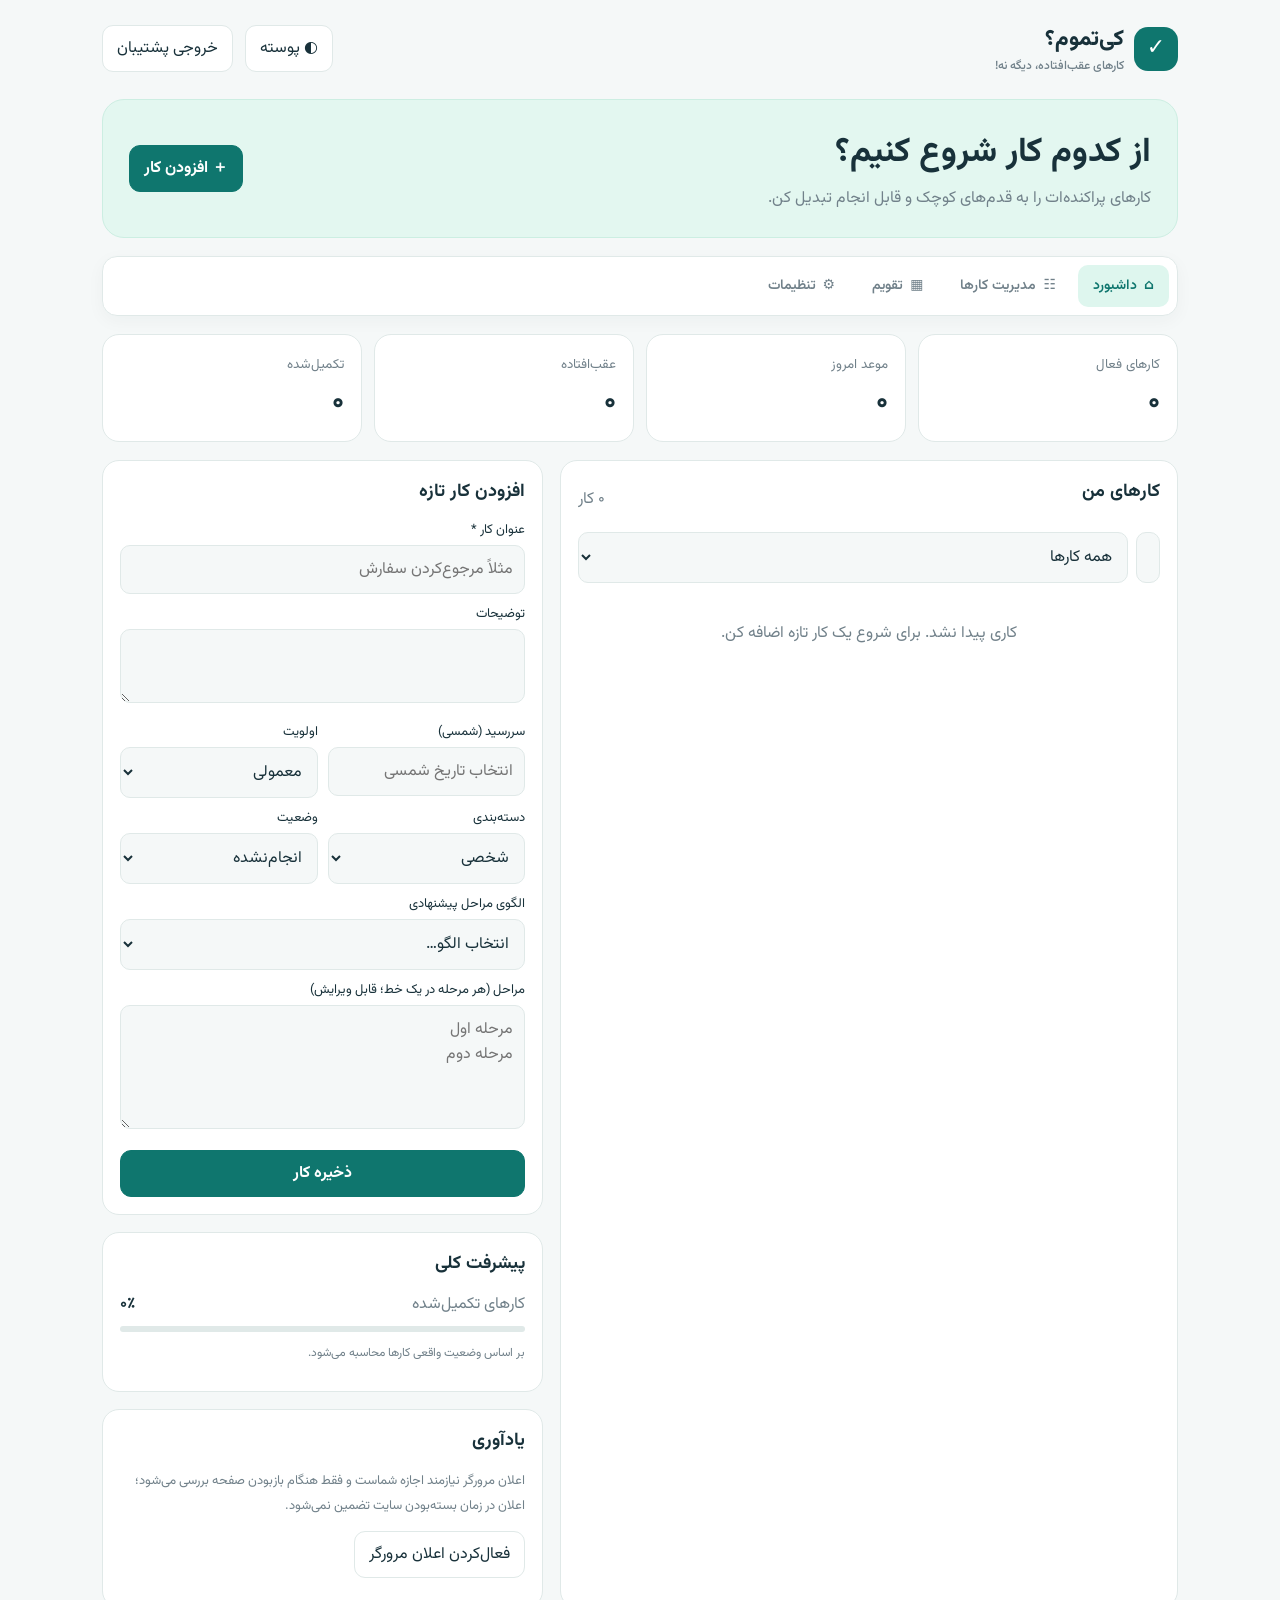
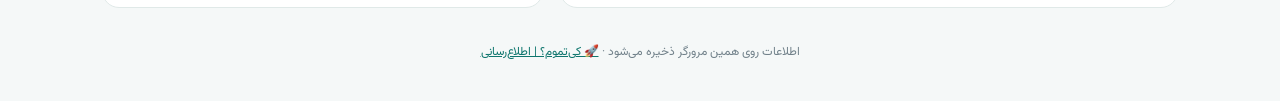
==== commit 05173616: "جایگزینی انتخاب‌گر تاریخ با تقویم شمسی" ====
--- a/index.html
+++ b/index.html
@@ -2,7 +2,7 @@
 <section class="hero"><div><h1>از کدوم کار شروع کنیم؟</h1><p>کارهای پراکنده‌ات را به قدم‌های کوچک و قابل انجام تبدیل کن.</p></div><button class="btn primary" id="focus">＋ افزودن کار</button></section>
 <nav class="toolbar" aria-label="نوار ابزار اصلی"><a class="tool-link active" href="index.html">⌂ <span>داشبورد</span></a><a class="tool-link" href="#tasks">☷ <span>مدیریت کارها</span></a><a class="tool-link" href="calendar.html">▦ <span>تقویم</span></a><a class="tool-link" href="settings.html">⚙ <span>تنظیمات</span></a></nav><section class="stats" id="dashboard"><div class="stat"><small>کارهای فعال</small><div class="num" id="active">۰</div></div><div class="stat"><small>موعد امروز</small><div class="num" id="today">۰</div></div><div class="stat"><small>عقب‌افتاده</small><div class="num" id="late">۰</div></div><div class="stat"><small>تکمیل‌شده</small><div class="num" id="done">۰</div></div></section>
 <div class="layout"><main class="panel" id="tasks"><div class="row"><h2>کارهای من</h2><span id="count" class="muted">۰ کار</span></div><div class="tools"><input class="field" id="search" placeholder="جست‌وجو در عنوان و توضیحات"><select class="field" id="filter"><option value="all">همه کارها</option><option value="today">امروز</option><option value="week">این هفته</option><option value="late">عقب‌افتاده</option><option value="high">اولویت بالا</option><option value="doing">در حال انجام</option><option value="waiting">منتظر پاسخ</option><option value="done">تکمیل‌شده</option></select></div><div id="list"></div></main>
-<aside><section class="panel" id="formpanel"><h2 id="formtitle">افزودن کار تازه</h2><div id="notice" class="notice" role="status"></div><form id="form"><input type="hidden" id="id"><div class="form"><div class="wide"><label for="title">عنوان کار *</label><input class="field" id="title" required maxlength="160" placeholder="مثلاً مرجوع‌کردن سفارش"></div><div class="wide"><label for="desc">توضیحات</label><textarea class="field" id="desc" rows="2" maxlength="2000"></textarea></div><div><label for="due">سررسید</label><input class="field" type="date" id="due"></div><div><label for="priority">اولویت</label><select class="field" id="priority"><option value="medium">معمولی</option><option value="high">بالا</option><option value="low">کم</option></select></div><div><label for="category">دسته‌بندی</label><select class="field" id="category"><option>شخصی</option><option>کاری</option><option>خرید</option><option>اداری</option><option>مالی</option><option>سلامتی</option></select></div><div><label for="status">وضعیت</label><select class="field" id="status"><option value="todo">انجام‌نشده</option><option value="doing">در حال انجام</option><option value="waiting">منتظر پاسخ</option><option value="done">تکمیل‌شده</option><option value="cancelled">لغوشده</option></select></div><div class="wide"><label for="template">الگوی مراحل پیشنهادی</label><select class="field" id="template"><option value="">انتخاب الگو…</option><option value="return">مرجوع‌کردن سفارش</option><option value="bill">پرداخت قبض</option><option value="document">تمدید مدارک</option><option value="support">پیگیری پشتیبانی</option><option value="repair">تعمیر وسیله</option><option value="register">ثبت‌نام و مدارک</option><option value="personal">کار شخصی</option></select></div><div class="wide"><label for="steps">مراحل (هر مرحله در یک خط؛ قابل ویرایش)</label><textarea class="field" id="steps" rows="4" placeholder="مرحله اول&#10;مرحله دوم"></textarea></div></div><button class="btn primary" style="width:100%;margin-top:12px" id="save">ذخیره کار</button><button class="btn" type="button" id="cancel" style="width:100%;margin-top:7px;display:none">لغو ویرایش</button></form></section>
+<aside><section class="panel" id="formpanel"><h2 id="formtitle">افزودن کار تازه</h2><div id="notice" class="notice" role="status"></div><form id="form"><input type="hidden" id="id"><div class="form"><div class="wide"><label for="title">عنوان کار *</label><input class="field" id="title" required maxlength="160" placeholder="مثلاً مرجوع‌کردن سفارش"></div><div class="wide"><label for="desc">توضیحات</label><textarea class="field" id="desc" rows="2" maxlength="2000"></textarea></div><div><label for="dueJalali">سررسید (شمسی)</label><input class="field" type="hidden" id="due"><input class="field" id="dueJalali" data-jalali-target="due" placeholder="انتخاب تاریخ شمسی" readonly></div><div><label for="priority">اولویت</label><select class="field" id="priority"><option value="medium">معمولی</option><option value="high">بالا</option><option value="low">کم</option></select></div><div><label for="category">دسته‌بندی</label><select class="field" id="category"><option>شخصی</option><option>کاری</option><option>خرید</option><option>اداری</option><option>مالی</option><option>سلامتی</option></select></div><div><label for="status">وضعیت</label><select class="field" id="status"><option value="todo">انجام‌نشده</option><option value="doing">در حال انجام</option><option value="waiting">منتظر پاسخ</option><option value="done">تکمیل‌شده</option><option value="cancelled">لغوشده</option></select></div><div class="wide"><label for="template">الگوی مراحل پیشنهادی</label><select class="field" id="template"><option value="">انتخاب الگو…</option><option value="return">مرجوع‌کردن سفارش</option><option value="bill">پرداخت قبض</option><option value="document">تمدید مدارک</option><option value="support">پیگیری پشتیبانی</option><option value="repair">تعمیر وسیله</option><option value="register">ثبت‌نام و مدارک</option><option value="personal">کار شخصی</option></select></div><div class="wide"><label for="steps">مراحل (هر مرحله در یک خط؛ قابل ویرایش)</label><textarea class="field" id="steps" rows="4" placeholder="مرحله اول&#10;مرحله دوم"></textarea></div></div><button class="btn primary" style="width:100%;margin-top:12px" id="save">ذخیره کار</button><button class="btn" type="button" id="cancel" style="width:100%;margin-top:7px;display:none">لغو ویرایش</button></form></section>
 <section class="panel"><h2>پیشرفت کلی</h2><div class="row"><span class="muted">کارهای تکمیل‌شده</span><strong id="pct">۰٪</strong></div><div class="progress"><span id="bar" style="width:0"></span></div><p class="muted" style="font-size:12px">بر اساس وضعیت واقعی کارها محاسبه می‌شود.</p></section><section class="panel"><h2>یادآوری</h2><p class="muted" style="font-size:13px;line-height:1.9">اعلان مرورگر نیازمند اجازه شماست و فقط هنگام بازبودن صفحه بررسی می‌شود؛ اعلان در زمان بسته‌بودن سایت تضمین نمی‌شود.</p><button class="btn" id="notify">فعال‌کردن اعلان مرورگر</button><p id="notifymsg" class="muted" style="font-size:12px"></p></section></aside></div>
 <footer class="footer">اطلاعات روی همین مرورگر ذخیره می‌شود · <a href="https://ble.ir/key_tamoom" target="_blank" rel="noopener noreferrer" style="color:var(--primary)">🚀 کی‌تموم؟ | اطلاع‌رسانی</a></footer></div>
 <script src="js/app.js" defer></script></body></html>
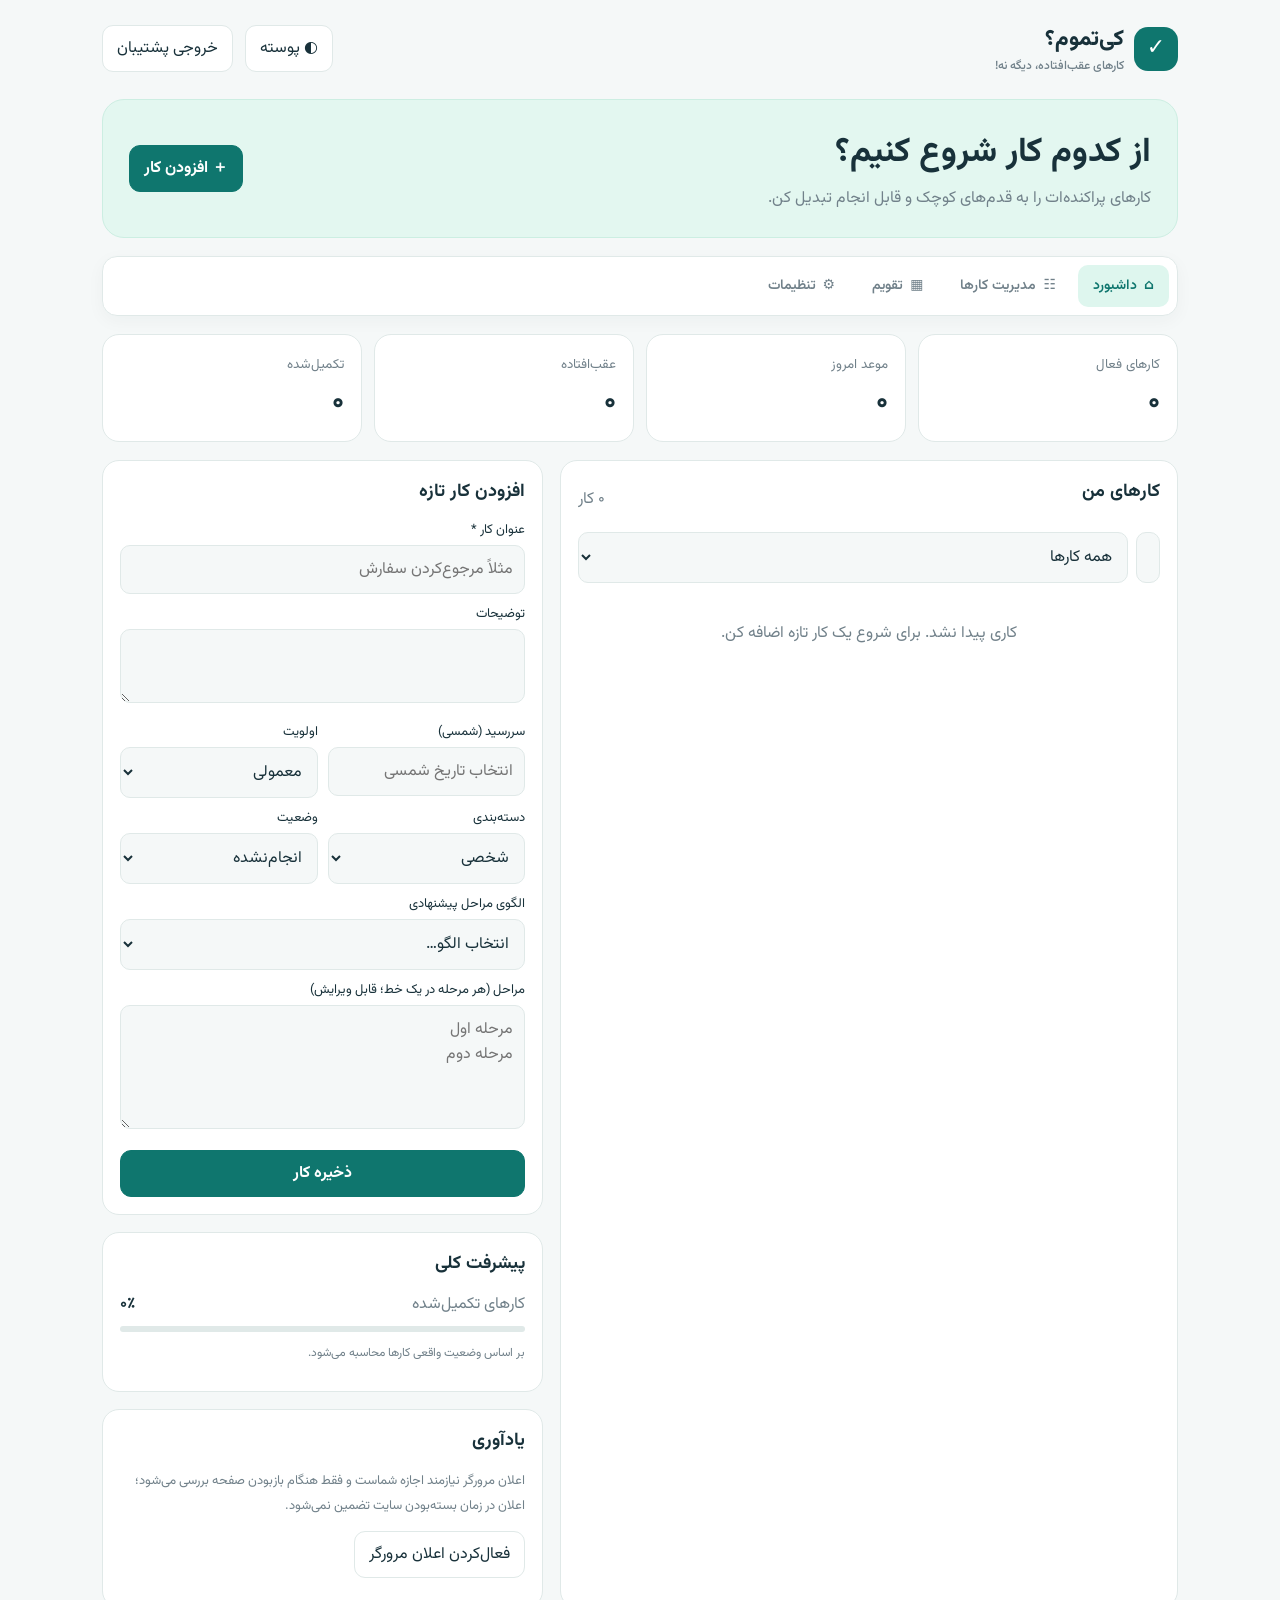
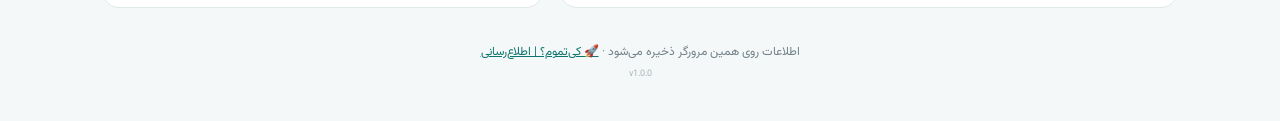
==== commit 4eac0623: "Show v1.0.0 in tiny text at page footer" ====
--- a/index.html
+++ b/index.html
@@ -4,5 +4,5 @@
 <div class="layout"><main class="panel" id="tasks"><div class="row"><h2>کارهای من</h2><span id="count" class="muted">۰ کار</span></div><div class="tools"><input class="field" id="search" placeholder="جست‌وجو در عنوان و توضیحات"><select class="field" id="filter"><option value="all">همه کارها</option><option value="today">امروز</option><option value="week">این هفته</option><option value="late">عقب‌افتاده</option><option value="high">اولویت بالا</option><option value="doing">در حال انجام</option><option value="waiting">منتظر پاسخ</option><option value="done">تکمیل‌شده</option></select></div><div id="list"></div></main>
 <aside><section class="panel" id="formpanel"><h2 id="formtitle">افزودن کار تازه</h2><div id="notice" class="notice" role="status"></div><form id="form"><input type="hidden" id="id"><div class="form"><div class="wide"><label for="title">عنوان کار *</label><input class="field" id="title" required maxlength="160" placeholder="مثلاً مرجوع‌کردن سفارش"></div><div class="wide"><label for="desc">توضیحات</label><textarea class="field" id="desc" rows="2" maxlength="2000"></textarea></div><div><label for="dueJalali">سررسید (شمسی)</label><input class="field" type="hidden" id="due"><input class="field" id="dueJalali" data-jalali-target="due" placeholder="انتخاب تاریخ شمسی" readonly></div><div><label for="priority">اولویت</label><select class="field" id="priority"><option value="medium">معمولی</option><option value="high">بالا</option><option value="low">کم</option></select></div><div><label for="category">دسته‌بندی</label><select class="field" id="category"><option>شخصی</option><option>کاری</option><option>خرید</option><option>اداری</option><option>مالی</option><option>سلامتی</option></select></div><div><label for="status">وضعیت</label><select class="field" id="status"><option value="todo">انجام‌نشده</option><option value="doing">در حال انجام</option><option value="waiting">منتظر پاسخ</option><option value="done">تکمیل‌شده</option><option value="cancelled">لغوشده</option></select></div><div class="wide"><label for="template">الگوی مراحل پیشنهادی</label><select class="field" id="template"><option value="">انتخاب الگو…</option><option value="return">مرجوع‌کردن سفارش</option><option value="bill">پرداخت قبض</option><option value="document">تمدید مدارک</option><option value="support">پیگیری پشتیبانی</option><option value="repair">تعمیر وسیله</option><option value="register">ثبت‌نام و مدارک</option><option value="personal">کار شخصی</option></select></div><div class="wide"><label for="steps">مراحل (هر مرحله در یک خط؛ قابل ویرایش)</label><textarea class="field" id="steps" rows="4" placeholder="مرحله اول&#10;مرحله دوم"></textarea></div></div><button class="btn primary" style="width:100%;margin-top:12px" id="save">ذخیره کار</button><button class="btn" type="button" id="cancel" style="width:100%;margin-top:7px;display:none">لغو ویرایش</button></form></section>
 <section class="panel"><h2>پیشرفت کلی</h2><div class="row"><span class="muted">کارهای تکمیل‌شده</span><strong id="pct">۰٪</strong></div><div class="progress"><span id="bar" style="width:0"></span></div><p class="muted" style="font-size:12px">بر اساس وضعیت واقعی کارها محاسبه می‌شود.</p></section><section class="panel"><h2>یادآوری</h2><p class="muted" style="font-size:13px;line-height:1.9">اعلان مرورگر نیازمند اجازه شماست و فقط هنگام بازبودن صفحه بررسی می‌شود؛ اعلان در زمان بسته‌بودن سایت تضمین نمی‌شود.</p><button class="btn" id="notify">فعال‌کردن اعلان مرورگر</button><p id="notifymsg" class="muted" style="font-size:12px"></p></section></aside></div>
-<footer class="footer">اطلاعات روی همین مرورگر ذخیره می‌شود · <a href="https://ble.ir/key_tamoom" target="_blank" rel="noopener noreferrer" style="color:var(--primary)">🚀 کی‌تموم؟ | اطلاع‌رسانی</a></footer></div>
-<script src="js/app.js" defer></script></body></html>+<footer class="footer">اطلاعات روی همین مرورگر ذخیره می‌شود · <a href="https://ble.ir/key_tamoom" target="_blank" rel="noopener noreferrer" style="color:var(--primary)">🚀 کی‌تموم؟ | اطلاع‌رسانی</a><div style="font-size:9px;opacity:.55;margin-top:6px;direction:ltr">v1.0.0</div></footer></div>
+<script src="js/jalali-picker.js" defer></script><script src="js/app.js" defer></script></body></html>
--- a/css/styles.css
+++ b/css/styles.css
@@ -5,3 +5,22 @@
 .tool-link{display:flex;align-items:center;justify-content:center;gap:7px;text-decoration:none;color:var(--muted);font-size:14px;font-weight:600;padding:10px 15px;border-radius:10px;transition:background .18s,color .18s}
 .tool-link:hover,.tool-link.active{background:var(--soft);color:var(--primary)}
 .tool-link:focus-visible,button:focus-visible,a:focus-visible,input:focus-visible,select:focus-visible,textarea:focus-visible{outline:3px solid #38bdf8;outline-offset:2px}
+
+/* Jalali date picker */
+.jalali-overlay{position:fixed;inset:0;z-index:9999;background:#071116b8;display:grid;place-items:center;padding:16px}
+.jalali-overlay[hidden]{display:none}
+.jalali-dialog{width:min(100%,390px);background:var(--card);color:var(--text);border:1px solid var(--line);border-radius:26px;padding:20px;box-shadow:0 24px 80px #0005}
+.jalali-head{display:flex;align-items:center;justify-content:space-between;gap:10px;margin-bottom:18px}
+.jalali-head strong{font-size:19px}
+.jalali-head button{width:42px;height:42px;border:0;border-radius:13px;background:var(--soft);color:var(--primary);font-size:28px}
+.jalali-week,.jalali-days{display:grid;grid-template-columns:repeat(7,minmax(0,1fr));gap:5px;text-align:center}
+.jalali-week{color:var(--muted);font-size:13px;margin-bottom:8px}
+.jalali-week span{padding:7px 0}
+.jp-day,.jp-blank{min-width:0;aspect-ratio:1;border:0;border-radius:50%;display:grid;place-items:center}
+.jp-day{background:transparent;color:var(--text);font-size:15px}
+.jp-day:hover{background:var(--soft)}
+.jp-day.selected{background:#0f766e;color:white;font-weight:800}
+.jalali-foot{display:flex;justify-content:space-between;gap:10px;margin-top:18px}
+.jalali-foot .btn{min-width:100px}
+body.jalali-open{overflow:hidden}
+#dueJalali,#dayJalali{cursor:pointer}
